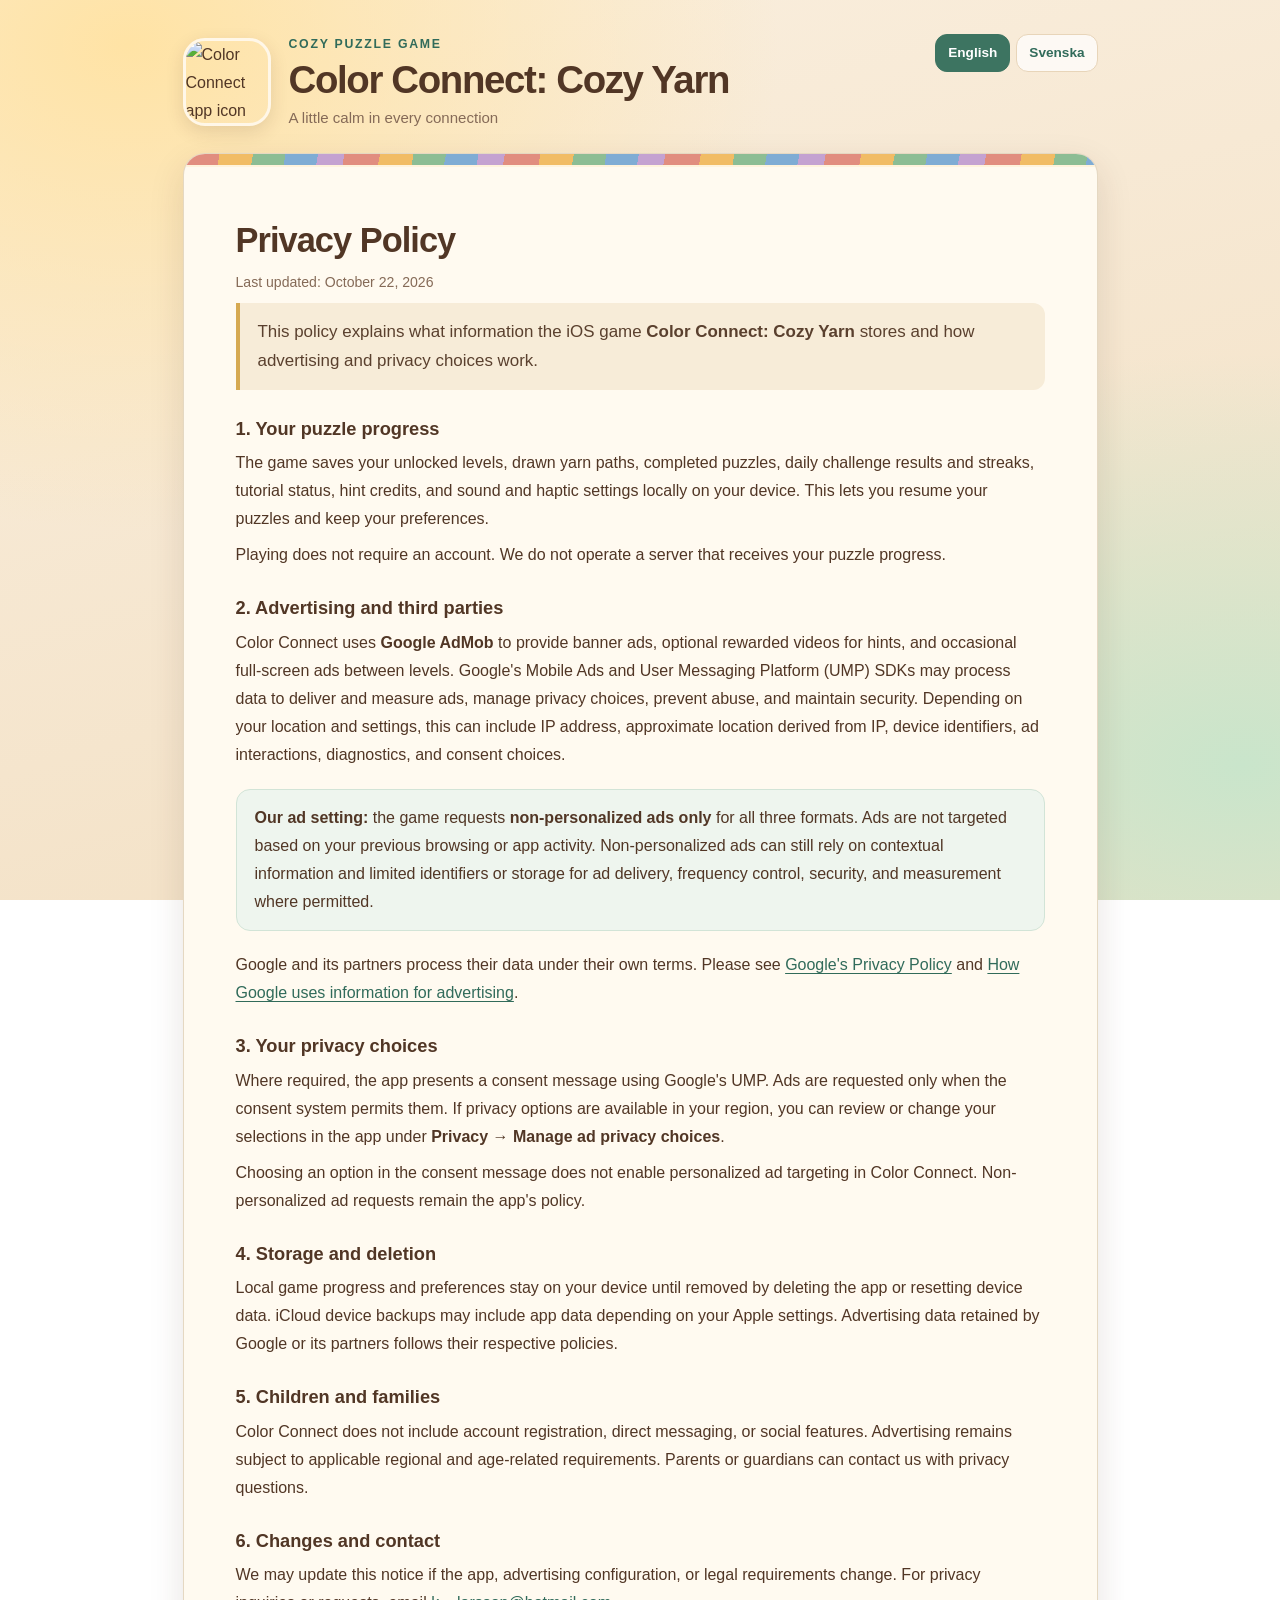
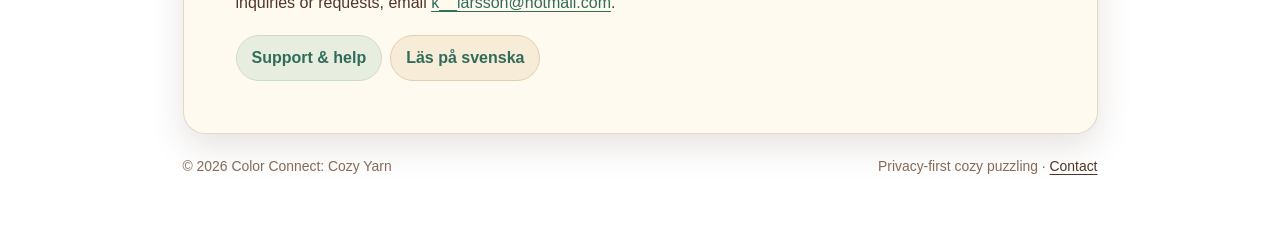
==== index.html @ bc4fe979 "Add files via upload" ====
<!doctype html>
<html lang="en"><head>
<meta charset="utf-8"><meta name="viewport" content="width=device-width, initial-scale=1">
<meta name="color-scheme" content="light">
<meta name="description" content="Privacy Policy for Color Connect: Cozy Yarn, a cozy iOS puzzle game.">
<meta name="theme-color" content="#f7eddb">
<link rel="icon" type="image/png" href="app-icon.png">
<link rel="stylesheet" href="styles.css">
<link rel="alternate" hreflang="sv" href="sv.html"><link rel="alternate" hreflang="en" href="index.html">
<title>Privacy Policy | Color Connect: Cozy Yarn</title>
</head><body><div class="site-shell">
<header class="masthead"><img class="app-icon" src="app-icon.png" alt="Color Connect app icon" width="88" height="88"><div class="brand"><div class="eyebrow">Cozy puzzle game</div><h1>Color Connect: Cozy Yarn</h1><p>A little calm in every connection</p></div><nav class="langnav" aria-label="Language"><a href="index.html" lang="en" aria-current="page">English</a><a href="sv.html" lang="sv">Svenska</a></nav></header>
<main class="card"><div class="ribbon" aria-hidden="true"></div><div class="card-main">
<h2 class="page-title">Privacy Policy</h2><p class="last-updated">Last updated: October 22, 2026</p>
<p class="intro">This policy explains what information the iOS game <strong>Color Connect: Cozy Yarn</strong> stores and how advertising and privacy choices work.</p>
<section><h3>1. Your puzzle progress</h3>
<p>The game saves your unlocked levels, drawn yarn paths, completed puzzles, daily challenge results and streaks, tutorial status, hint credits, and sound and haptic settings locally on your device. This lets you resume your puzzles and keep your preferences.</p>
<p>Playing does not require an account. We do not operate a server that receives your puzzle progress.</p></section>
<section><h3>2. Advertising and third parties</h3>
<p>Color Connect uses <strong>Google AdMob</strong> to provide banner ads, optional rewarded videos for hints, and occasional full-screen ads between levels. Google's Mobile Ads and User Messaging Platform (UMP) SDKs may process data to deliver and measure ads, manage privacy choices, prevent abuse, and maintain security. Depending on your location and settings, this can include IP address, approximate location derived from IP, device identifiers, ad interactions, diagnostics, and consent choices.</p>
<div class="soft-note"><strong>Our ad setting:</strong> the game requests <strong>non-personalized ads only</strong> for all three formats. Ads are not targeted based on your previous browsing or app activity. Non-personalized ads can still rely on contextual information and limited identifiers or storage for ad delivery, frequency control, security, and measurement where permitted.</div>
<p>Google and its partners process their data under their own terms. Please see <a href="https://policies.google.com/privacy" rel="noopener noreferrer">Google's Privacy Policy</a> and <a href="https://policies.google.com/technologies/ads" rel="noopener noreferrer">How Google uses information for advertising</a>.</p></section>
<section><h3>3. Your privacy choices</h3>
<p>Where required, the app presents a consent message using Google's UMP. Ads are requested only when the consent system permits them. If privacy options are available in your region, you can review or change your selections in the app under <strong>Privacy → Manage ad privacy choices</strong>.</p>
<p>Choosing an option in the consent message does not enable personalized ad targeting in Color Connect. Non-personalized ad requests remain the app's policy.</p></section>
<section><h3>4. Storage and deletion</h3>
<p>Local game progress and preferences stay on your device until removed by deleting the app or resetting device data. iCloud device backups may include app data depending on your Apple settings. Advertising data retained by Google or its partners follows their respective policies.</p></section>
<section><h3>5. Children and families</h3>
<p>Color Connect does not include account registration, direct messaging, or social features. Advertising remains subject to applicable regional and age-related requirements. Parents or guardians can contact us with privacy questions.</p></section>
<section><h3>6. Changes and contact</h3>
<p>We may update this notice if the app, advertising configuration, or legal requirements change. For privacy inquiries or requests, email <a href="mailto:k__larsson@hotmail.com">k__larsson@hotmail.com</a>.</p></section>
<nav class="pills" aria-label="More information"><a href="support.html">Support &amp; help</a><a class="secondary" href="sv.html">Läs på svenska</a></nav>
</div></main><footer class="foot"><p>© 2026 Color Connect: Cozy Yarn</p><p>Privacy-first cozy puzzling · <a href="mailto:k__larsson@hotmail.com">Contact</a></p></footer>
</div></body></html>
---- styles.css ----
:root{color-scheme:light;--ink:#513625;--muted:#856a57;--forest:#316b5a;--paper:#fffaf0;--cream:#f7eddb;--line:#e8d5b9;--shadow:rgba(72,42,21,.13)}
*{box-sizing:border-box}html{scroll-behavior:smooth}body{margin:0;min-height:100vh;font:16px/1.75 -apple-system,BlinkMacSystemFont,'Segoe UI',sans-serif;color:var(--ink);background:radial-gradient(ellipse at 10% 5%,#ffe3a5 0,transparent 40%),radial-gradient(ellipse at 97% 85%,#c9e5cb 0,transparent 38%),linear-gradient(165deg,#faefdf,#f2dfc2);background-attachment:fixed}a{color:var(--forest);text-underline-offset:3px}a:hover{color:#174e40}a:focus-visible,button:focus-visible{outline:3px solid #eeb64b;outline-offset:3px;border-radius:4px}.site-shell{max-width:955px;margin:0 auto;padding:34px 20px 56px}.masthead{display:flex;align-items:center;gap:18px;margin-bottom:22px;flex-wrap:wrap}.app-icon{width:88px;height:88px;object-fit:cover;border-radius:22px;border:3px solid #fff7e8;box-shadow:0 6px 18px var(--shadow)}.brand{flex:1;min-width:200px}.eyebrow{font-size:.77rem;font-weight:800;letter-spacing:.14em;text-transform:uppercase;color:var(--forest)}.brand h1{font-size:clamp(1.7rem,4vw,2.4rem);line-height:1.12;margin:2px 0 4px;font-weight:850;letter-spacing:-.035em}.brand p{color:var(--muted);margin:0;font-size:.94rem}.langnav{display:flex;gap:6px;align-self:flex-start}.langnav a{padding:6px 12px;background:#ffffffb8;border:1px solid var(--line);border-radius:12px;text-decoration:none;font-weight:700;font-size:.85rem}.langnav a[aria-current=page]{background:#3d7461;color:#fff;border-color:#3d7461}.card{border:1px solid rgba(159,122,71,.27);border-radius:22px;background:var(--paper);box-shadow:0 13px 35px var(--shadow);overflow:hidden}.ribbon{height:13px;background:repeating-linear-gradient(100deg,#e18d7f 0 35px,#f1bc65 35px 68px,#8cbd94 68px 100px,#7facd4 100px 132px,#c4a2d1 132px 158px);border-bottom:2px solid #fff3dc}.card-main{padding:clamp(22px,4.5vw,52px)}.card-main h2.page-title{font-size:clamp(1.7rem,3.8vw,2.15rem);line-height:1.25;letter-spacing:-.028em;margin:0 0 5px}.last-updated{font-size:.88rem;color:var(--muted);margin:0 0 24px}.intro{font-size:1.06rem;color:#5a402e;background:#f7ecd8;border-left:4px solid #d6a951;border-radius:0 12px 12px 0;padding:14px 18px;margin:0 0 24px}.card-main section{margin-top:27px}.card-main h3{font-size:1.14rem;margin:0 0 8px;line-height:1.35}.card-main p{margin:8px 0}.card-main ul{margin:9px 0;padding-left:22px}.card-main li{margin:5px 0}.soft-note{background:#eef5ee;border:1px solid #d2e4d7;border-radius:14px;padding:14px 18px;margin:20px 0}.pills{display:flex;flex-wrap:wrap;gap:8px;margin-top:18px}.pills a{display:inline-block;padding:8px 15px;border-radius:40px;text-decoration:none;font-weight:750;background:#e7eedf;border:1px solid #cddcc6}.pills a.secondary{background:#f7ecd8;border-color:#e4cfab}.foot{display:flex;flex-wrap:wrap;justify-content:space-between;gap:12px;margin-top:20px;color:var(--muted);font-size:.87rem}.foot p{margin:0}.foot a{color:var(--ink)}@media(max-width:580px){.site-shell{padding:18px 12px 32px}.masthead{gap:12px}.app-icon{width:64px;height:64px;border-radius:16px}.langnav{width:100%;justify-content:flex-end}.card-main{padding:24px 20px}.foot{font-size:.8rem}}
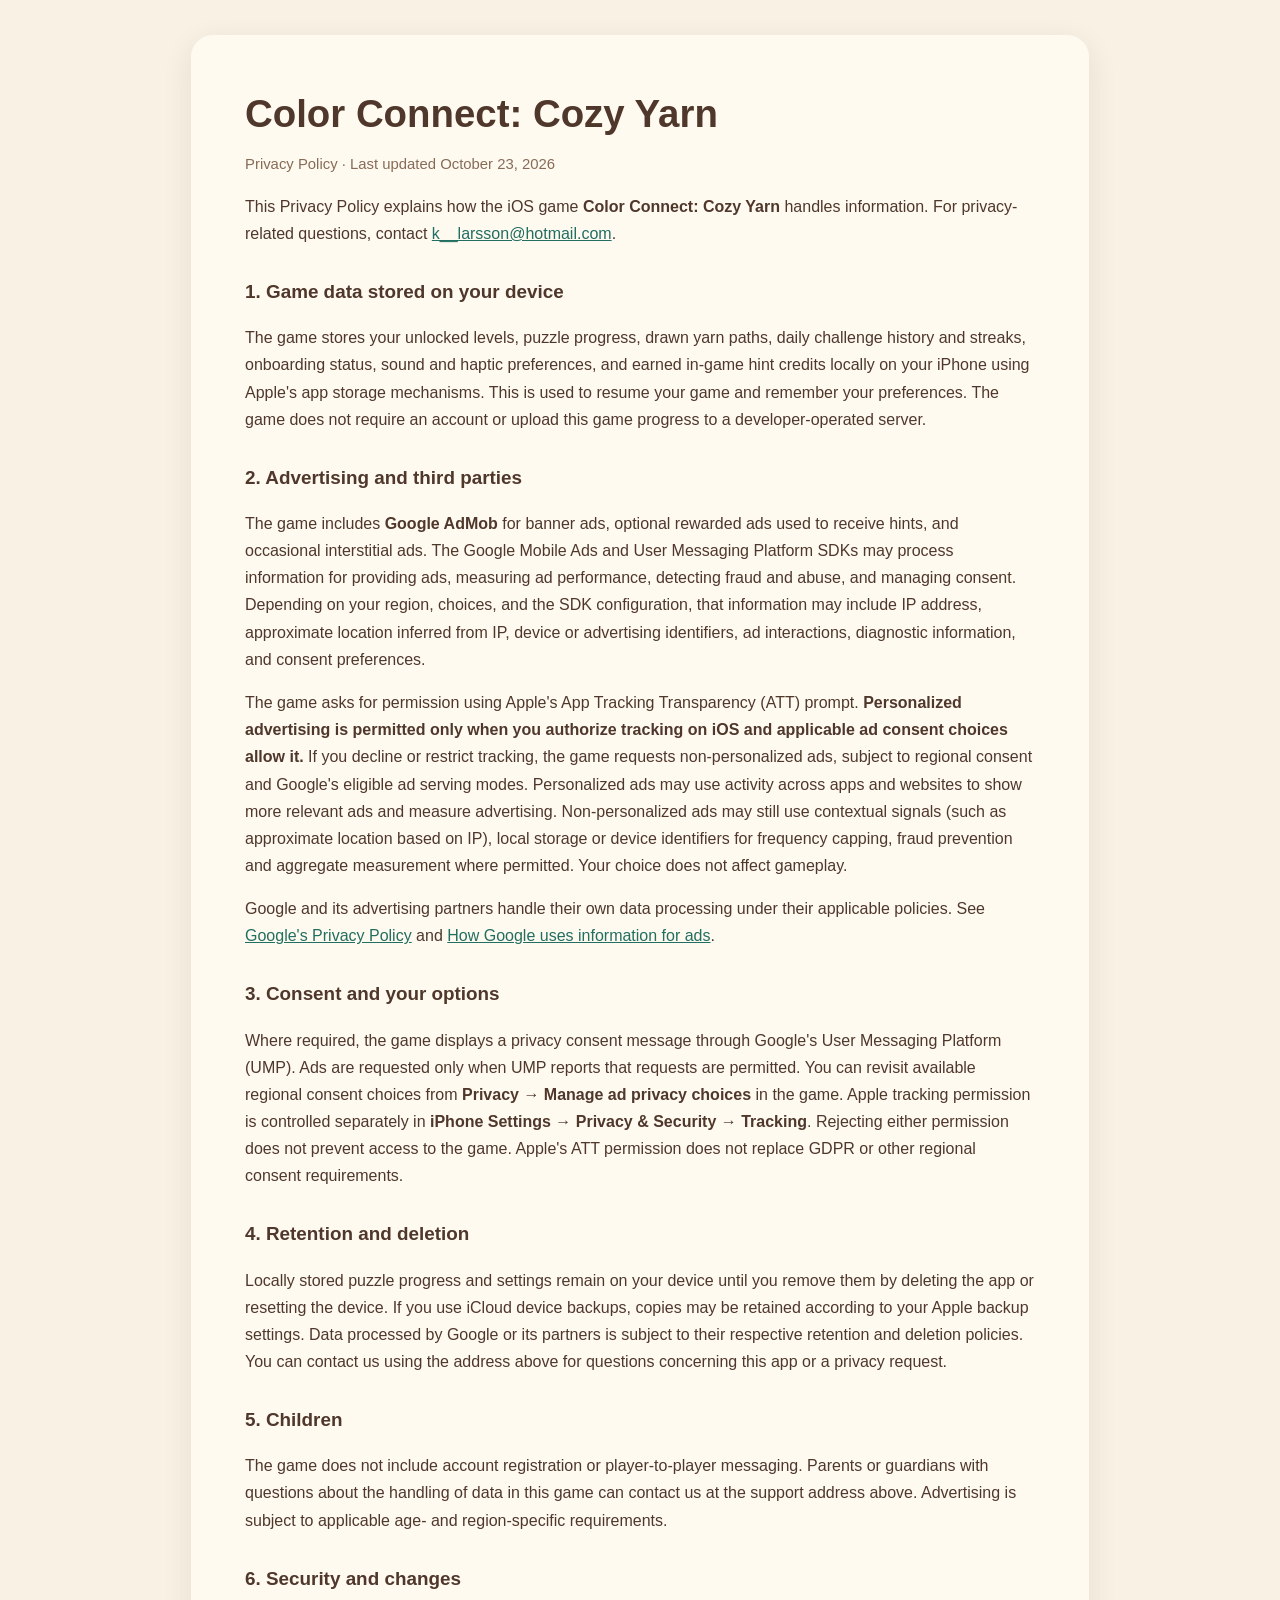
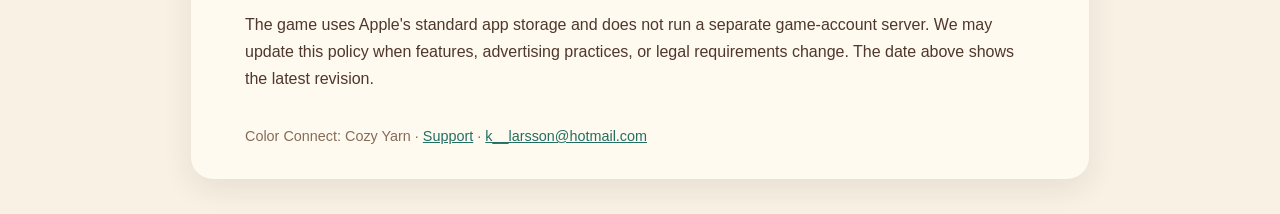
==== commit c08c2be4: "Revise privacy policy content and format Updated the privacy policy for Color Connect: Cozy Yarn, in" ====
--- a/index.html
+++ b/index.html
@@ -1,34 +1,51 @@
-<!doctype html>
-<html lang="en"><head>
-<meta charset="utf-8"><meta name="viewport" content="width=device-width, initial-scale=1">
-<meta name="color-scheme" content="light">
-<meta name="description" content="Privacy Policy for Color Connect: Cozy Yarn, a cozy iOS puzzle game.">
-<meta name="theme-color" content="#f7eddb">
-<link rel="icon" type="image/png" href="app-icon.png">
-<link rel="stylesheet" href="styles.css">
-<link rel="alternate" hreflang="sv" href="sv.html"><link rel="alternate" hreflang="en" href="index.html">
-<title>Privacy Policy | Color Connect: Cozy Yarn</title>
-</head><body><div class="site-shell">
-<header class="masthead"><img class="app-icon" src="app-icon.png" alt="Color Connect app icon" width="88" height="88"><div class="brand"><div class="eyebrow">Cozy puzzle game</div><h1>Color Connect: Cozy Yarn</h1><p>A little calm in every connection</p></div><nav class="langnav" aria-label="Language"><a href="index.html" lang="en" aria-current="page">English</a><a href="sv.html" lang="sv">Svenska</a></nav></header>
-<main class="card"><div class="ribbon" aria-hidden="true"></div><div class="card-main">
-<h2 class="page-title">Privacy Policy</h2><p class="last-updated">Last updated: October 22, 2026</p>
-<p class="intro">This policy explains what information the iOS game <strong>Color Connect: Cozy Yarn</strong> stores and how advertising and privacy choices work.</p>
-<section><h3>1. Your puzzle progress</h3>
-<p>The game saves your unlocked levels, drawn yarn paths, completed puzzles, daily challenge results and streaks, tutorial status, hint credits, and sound and haptic settings locally on your device. This lets you resume your puzzles and keep your preferences.</p>
-<p>Playing does not require an account. We do not operate a server that receives your puzzle progress.</p></section>
-<section><h3>2. Advertising and third parties</h3>
-<p>Color Connect uses <strong>Google AdMob</strong> to provide banner ads, optional rewarded videos for hints, and occasional full-screen ads between levels. Google's Mobile Ads and User Messaging Platform (UMP) SDKs may process data to deliver and measure ads, manage privacy choices, prevent abuse, and maintain security. Depending on your location and settings, this can include IP address, approximate location derived from IP, device identifiers, ad interactions, diagnostics, and consent choices.</p>
-<div class="soft-note"><strong>Our ad setting:</strong> the game requests <strong>non-personalized ads only</strong> for all three formats. Ads are not targeted based on your previous browsing or app activity. Non-personalized ads can still rely on contextual information and limited identifiers or storage for ad delivery, frequency control, security, and measurement where permitted.</div>
-<p>Google and its partners process their data under their own terms. Please see <a href="https://policies.google.com/privacy" rel="noopener noreferrer">Google's Privacy Policy</a> and <a href="https://policies.google.com/technologies/ads" rel="noopener noreferrer">How Google uses information for advertising</a>.</p></section>
-<section><h3>3. Your privacy choices</h3>
-<p>Where required, the app presents a consent message using Google's UMP. Ads are requested only when the consent system permits them. If privacy options are available in your region, you can review or change your selections in the app under <strong>Privacy → Manage ad privacy choices</strong>.</p>
-<p>Choosing an option in the consent message does not enable personalized ad targeting in Color Connect. Non-personalized ad requests remain the app's policy.</p></section>
-<section><h3>4. Storage and deletion</h3>
-<p>Local game progress and preferences stay on your device until removed by deleting the app or resetting device data. iCloud device backups may include app data depending on your Apple settings. Advertising data retained by Google or its partners follows their respective policies.</p></section>
-<section><h3>5. Children and families</h3>
-<p>Color Connect does not include account registration, direct messaging, or social features. Advertising remains subject to applicable regional and age-related requirements. Parents or guardians can contact us with privacy questions.</p></section>
-<section><h3>6. Changes and contact</h3>
-<p>We may update this notice if the app, advertising configuration, or legal requirements change. For privacy inquiries or requests, email <a href="mailto:k__larsson@hotmail.com">k__larsson@hotmail.com</a>.</p></section>
-<nav class="pills" aria-label="More information"><a href="support.html">Support &amp; help</a><a class="secondary" href="sv.html">Läs på svenska</a></nav>
-</div></main><footer class="foot"><p>© 2026 Color Connect: Cozy Yarn</p><p>Privacy-first cozy puzzling · <a href="mailto:k__larsson@hotmail.com">Contact</a></p></footer>
-</div></body></html>
+<!DOCTYPE html>
+<html lang="en">
+<head>
+  <meta charset="utf-8">
+  <meta name="viewport" content="width=device-width,initial-scale=1">
+  <meta name="color-scheme" content="light">
+  <meta name="description" content="Privacy Policy for Color Connect: Cozy Yarn for iPhone.">
+  <title>Privacy Policy – Color Connect: Cozy Yarn</title>
+  <style>
+    :root { color-scheme: light; }
+    body { background:#f8f1e4; color:#4f372b; font-family: -apple-system, BlinkMacSystemFont, 'Segoe UI', sans-serif; margin:0; line-height:1.7; }
+    main { background:#fffaf0; max-width:790px; margin:35px auto; padding:30px clamp(22px,5vw,54px); border-radius:22px; box-shadow:0 9px 30px #49301e19; }
+    h1 { font-size:clamp(1.8rem,4vw,2.4rem); line-height:1.2; margin-bottom:4px; }
+    h2 { font-size:1.18rem; margin-top:1.8rem; }
+    a { color:#226e61; }
+    .meta {color:#876b57; font-size:.93rem}
+    footer {color:#876b57;font-size:.9rem;margin-top:2rem}
+    @media(max-width:850px){ main{margin:0;min-height:100vh;border-radius:0} }
+  </style>
+</head>
+<body>
+<main>
+  <h1>Color Connect: Cozy Yarn</h1>
+  <p class="meta">Privacy Policy · Last updated October 23, 2026</p>
+  <p>This Privacy Policy explains how the iOS game <strong>Color Connect: Cozy Yarn</strong> handles information. For privacy-related questions, contact <a href="mailto:k__larsson@hotmail.com">k__larsson@hotmail.com</a>.</p>
+
+  <h2>1. Game data stored on your device</h2>
+  <p>The game stores your unlocked levels, puzzle progress, drawn yarn paths, daily challenge history and streaks, onboarding status, sound and haptic preferences, and earned in-game hint credits locally on your iPhone using Apple's app storage mechanisms. This is used to resume your game and remember your preferences. The game does not require an account or upload this game progress to a developer-operated server.</p>
+
+  <h2>2. Advertising and third parties</h2>
+  <p>The game includes <strong>Google AdMob</strong> for banner ads, optional rewarded ads used to receive hints, and occasional interstitial ads. The Google Mobile Ads and User Messaging Platform SDKs may process information for providing ads, measuring ad performance, detecting fraud and abuse, and managing consent. Depending on your region, choices, and the SDK configuration, that information may include IP address, approximate location inferred from IP, device or advertising identifiers, ad interactions, diagnostic information, and consent preferences.</p>
+  <p>The game asks for permission using Apple's App Tracking Transparency (ATT) prompt. <strong>Personalized advertising is permitted only when you authorize tracking on iOS and applicable ad consent choices allow it.</strong> If you decline or restrict tracking, the game requests non-personalized ads, subject to regional consent and Google's eligible ad serving modes. Personalized ads may use activity across apps and websites to show more relevant ads and measure advertising. Non-personalized ads may still use contextual signals (such as approximate location based on IP), local storage or device identifiers for frequency capping, fraud prevention and aggregate measurement where permitted. Your choice does not affect gameplay.</p>
+  <p>Google and its advertising partners handle their own data processing under their applicable policies. See <a href="https://policies.google.com/privacy">Google's Privacy Policy</a> and <a href="https://policies.google.com/technologies/ads">How Google uses information for ads</a>.</p>
+
+  <h2>3. Consent and your options</h2>
+  <p>Where required, the game displays a privacy consent message through Google's User Messaging Platform (UMP). Ads are requested only when UMP reports that requests are permitted. You can revisit available regional consent choices from <strong>Privacy → Manage ad privacy choices</strong> in the game. Apple tracking permission is controlled separately in <strong>iPhone Settings → Privacy &amp; Security → Tracking</strong>. Rejecting either permission does not prevent access to the game. Apple's ATT permission does not replace GDPR or other regional consent requirements.</p>
+
+  <h2>4. Retention and deletion</h2>
+  <p>Locally stored puzzle progress and settings remain on your device until you remove them by deleting the app or resetting the device. If you use iCloud device backups, copies may be retained according to your Apple backup settings. Data processed by Google or its partners is subject to their respective retention and deletion policies. You can contact us using the address above for questions concerning this app or a privacy request.</p>
+
+  <h2>5. Children</h2>
+  <p>The game does not include account registration or player-to-player messaging. Parents or guardians with questions about the handling of data in this game can contact us at the support address above. Advertising is subject to applicable age- and region-specific requirements.</p>
+
+  <h2>6. Security and changes</h2>
+  <p>The game uses Apple's standard app storage and does not run a separate game-account server. We may update this policy when features, advertising practices, or legal requirements change. The date above shows the latest revision.</p>
+
+  <footer>Color Connect: Cozy Yarn · <a href="support.html">Support</a> · <a href="mailto:k__larsson@hotmail.com">k__larsson@hotmail.com</a></footer>
+</main>
+</body>
+</html>
+
